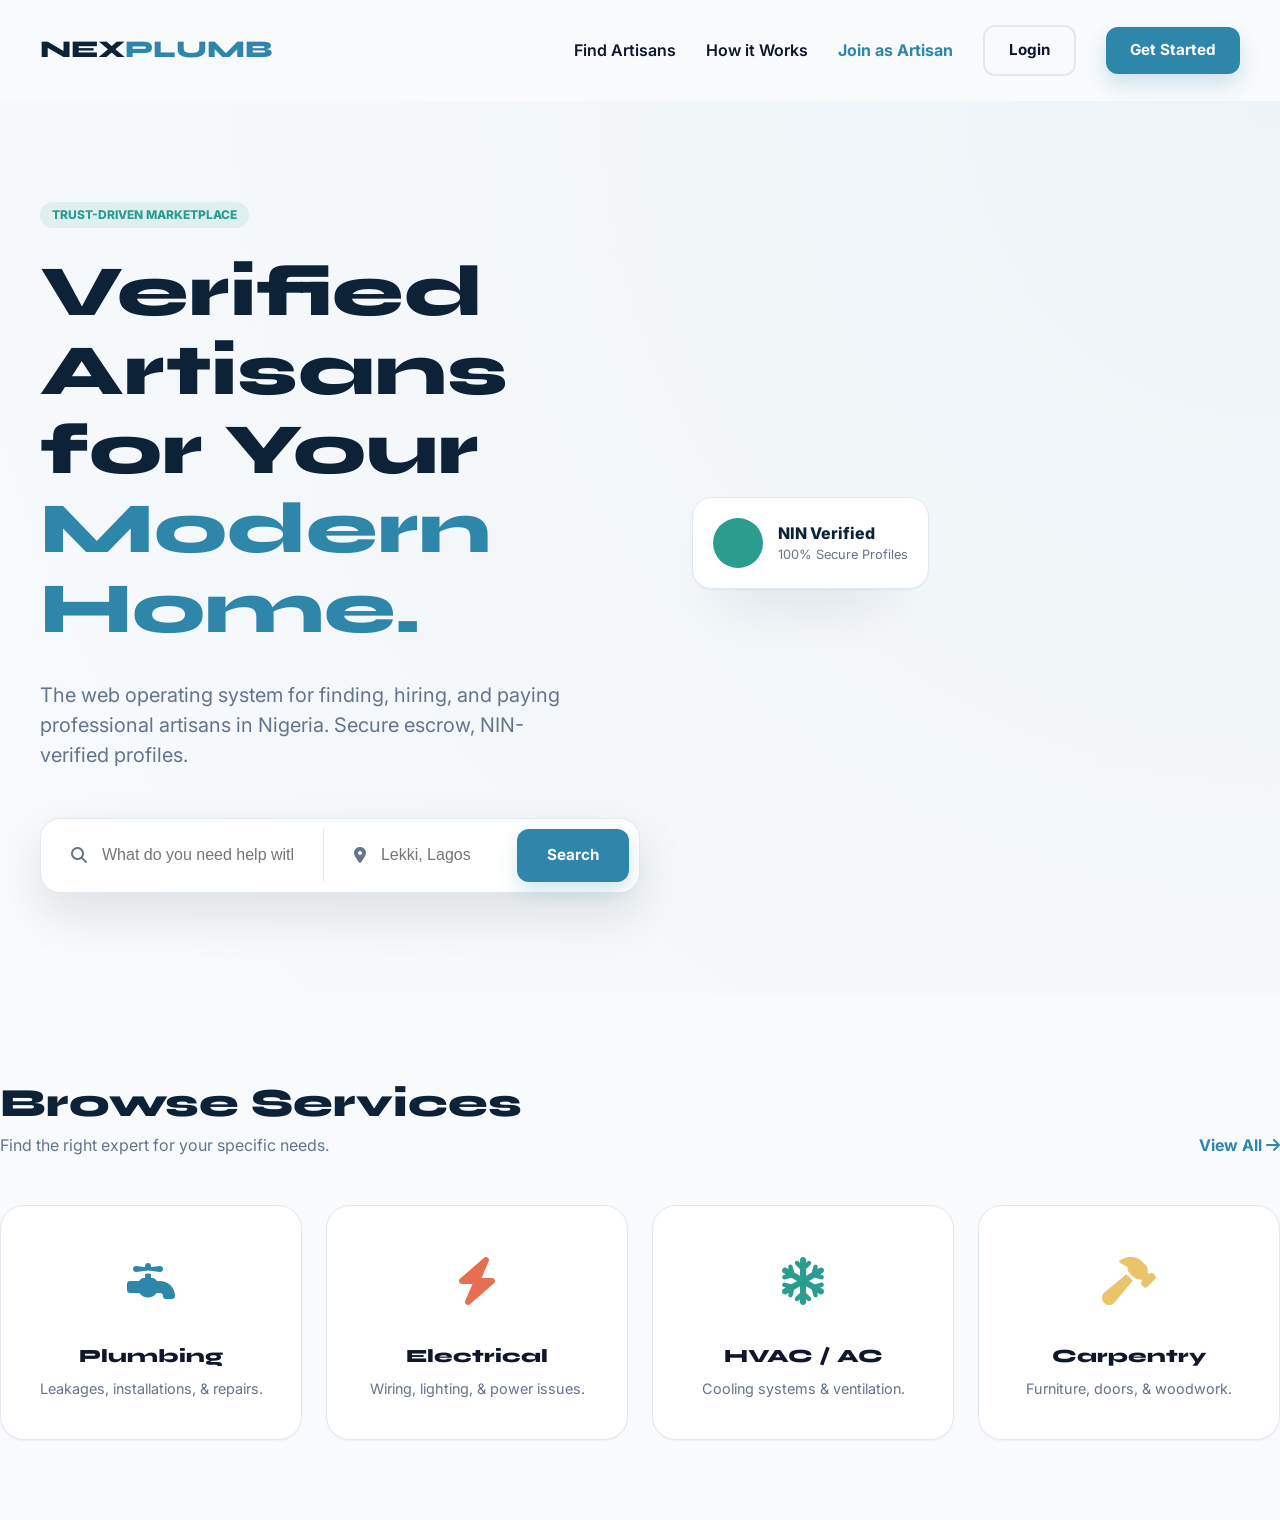
==== index.html @ 12f691bf "created a quick userflow for nexplumb uiux design project" ====
<!DOCTYPE html>
<html lang="en">
<head>
    <meta charset="UTF-8">
    <meta name="viewport" content="width=device-width, initial-scale=1.0">
    <title>Nexplumb | Professional Artisans at Your Doorstep</title>
    <link rel="stylesheet" href="styles.css">
    <link rel="preconnect" href="https://fonts.googleapis.com">
    <link rel="preconnect" href="https://fonts.gstatic.com" crossorigin>
    <link href="https://fonts.googleapis.com/css2?family=Inter:wght@400;500;600;700;800&family=Syne:wght@700;800&display=swap" rel="stylesheet">
    <link rel="stylesheet" href="https://cdnjs.cloudflare.com/ajax/libs/font-awesome/6.4.0/css/all.min.css">
</head>
<body>

    <!-- Header / Nav -->
    <nav class="web-container" style="display: flex; justify-content: space-between; align-items: center; padding: 25px 40px;">
        <div style="font-family: 'Syne', sans-serif; font-weight: 800; font-size: 1.5rem; color: var(--navy);">
            NEX<span style="color: var(--blue);">PLUMB</span>
        </div>
        <div style="display: flex; gap: 30px; align-items: center;">
            <a href="#" style="text-decoration: none; color: var(--text-primary); font-weight: 600;">Find Artisans</a>
            <a href="#" style="text-decoration: none; color: var(--text-primary); font-weight: 600;">How it Works</a>
            <a href="artisan_registration.html" style="text-decoration: none; color: var(--blue); font-weight: 700;">Join as Artisan</a>
            <a href="#" class="btn btn-outline">Login</a>
            <a href="#" class="btn btn-primary">Get Started</a>
        </div>
    </nav>

    <!-- Hero Section -->
    <section style="padding: 100px 0; background: radial-gradient(circle at top right, rgba(46, 134, 171, 0.05), transparent);">
        <div class="web-container">
            <div style="display: grid; grid-template-columns: 1.2fr 1fr; gap: 60px; align-items: center;">
                <div class="animate-up">
                    <span class="badge badge-verified" style="margin-bottom: 1.5rem; display: inline-block;">Trust-Driven Marketplace</span>
                    <h1 style="font-size: 4.5rem; line-height: 1.1; margin-bottom: 2rem; color: var(--navy);">
                        Verified Artisans for Your <span style="color: var(--blue);">Modern Home.</span>
                    </h1>
                    <p style="font-size: 1.25rem; color: var(--text-secondary); margin-bottom: 3rem; max-width: 540px;">
                        The web operating system for finding, hiring, and paying professional artisans in Nigeria. Secure escrow, NIN-verified profiles.
                    </p>
                    
                    <!-- Search Bar Web -->
                    <div class="card" style="padding: 10px; border-radius: 20px; display: flex; gap: 10px; max-width: 600px; box-shadow: 0 20px 50px rgba(0,0,0,0.1);">
                        <div style="flex: 1; display: flex; align-items: center; gap: 15px; padding: 0 20px;">
                            <i class="fas fa-search" style="color: var(--text-secondary);"></i>
                            <input type="text" placeholder="What do you need help with?" style="border: none; outline: none; width: 100%; font-size: 1rem; font-weight: 500;">
                        </div>
                        <div style="width: 1px; background: var(--border);"></div>
                        <div style="flex: 0.6; display: flex; align-items: center; gap: 15px; padding: 0 20px;">
                            <i class="fas fa-location-dot" style="color: var(--text-secondary);"></i>
                            <input type="text" placeholder="Lekki, Lagos" style="border: none; outline: none; width: 100%; font-size: 1rem; font-weight: 500;">
                        </div>
                        <a href="search.html" class="btn btn-primary" style="padding: 15px 30px;">Search</a>
                    </div>
                </div>

                <div class="animate-up" style="animation-delay: 0.2s; position: relative;">
                    <img src="https://images.unsplash.com/photo-1581094794329-c8112a89af12?q=80&w=2070&auto=format&fit=crop" 
                         alt="Professional Artisan" 
                         style="width: 100%; border-radius: 40px; box-shadow: 0 30px 60px rgba(13, 33, 55, 0.2);">
                    
                    <!-- Floating Trust Badge -->
                    <div class="card" style="position: absolute; bottom: -30px; left: -30px; padding: 20px; border-radius: 20px; display: flex; align-items: center; gap: 15px;">
                        <div style="width: 50px; height: 50px; background: var(--teal); border-radius: 50%; display: flex; align-items: center; justify-content: center; color: white; font-size: 1.5rem;">
                            <i class="fas fa-shield-check"></i>
                        </div>
                        <div>
                            <div style="font-weight: 800; color: var(--navy);">NIN Verified</div>
                            <div style="font-size: 0.8rem; color: var(--text-secondary);">100% Secure Profiles</div>
                        </div>
                    </div>
                </div>
            </div>
        </div>
    </section>

    <!-- Services Grid -->
    <section class="web-container" style="padding: 80px 0;">
        <div style="display: flex; justify-content: space-between; align-items: flex-end; margin-bottom: 3rem;">
            <div>
                <h2 style="font-size: 2.5rem; color: var(--navy);">Browse Services</h2>
                <p style="color: var(--text-secondary);">Find the right expert for your specific needs.</p>
            </div>
            <a href="#" style="color: var(--blue); font-weight: 700; text-decoration: none;">View All <i class="fas fa-arrow-right"></i></a>
        </div>

        <div style="display: grid; grid-template-columns: repeat(4, 1fr); gap: 24px;">
            <!-- Service Card -->
            <div class="card animate-up" style="cursor: pointer; text-align: center; padding: 40px 20px;">
                <div style="font-size: 3rem; color: var(--blue); margin-bottom: 1.5rem;">
                    <i class="fas fa-faucet"></i>
                </div>
                <h3>Plumbing</h3>
                <p style="font-size: 0.9rem; color: var(--text-secondary); margin-top: 0.5rem;">Leakages, installations, & repairs.</p>
            </div>
            <div class="card animate-up" style="cursor: pointer; text-align: center; padding: 40px 20px; animation-delay: 0.1s;">
                <div style="font-size: 3rem; color: var(--orange); margin-bottom: 1.5rem;">
                    <i class="fas fa-bolt"></i>
                </div>
                <h3>Electrical</h3>
                <p style="font-size: 0.9rem; color: var(--text-secondary); margin-top: 0.5rem;">Wiring, lighting, & power issues.</p>
            </div>
            <div class="card animate-up" style="cursor: pointer; text-align: center; padding: 40px 20px; animation-delay: 0.2s;">
                <div style="font-size: 3rem; color: var(--teal); margin-bottom: 1.5rem;">
                    <i class="fas fa-snowflake"></i>
                </div>
                <h3>HVAC / AC</h3>
                <p style="font-size: 0.9rem; color: var(--text-secondary); margin-top: 0.5rem;">Cooling systems & ventilation.</p>
            </div>
            <div class="card animate-up" style="cursor: pointer; text-align: center; padding: 40px 20px; animation-delay: 0.3s;">
                <div style="font-size: 3rem; color: var(--amber); margin-bottom: 1.5rem;">
                    <i class="fas fa-hammer"></i>
                </div>
                <h3>Carpentry</h3>
                <p style="font-size: 0.9rem; color: var(--text-secondary); margin-top: 0.5rem;">Furniture, doors, & woodwork.</p>
            </div>
        </div>
    </section>

</body>
</html>
---- styles.css ----
/* NEXPLUMB WEB APPLICATION - GLOBAL DESIGN SYSTEM */
:root {
    /* Brand Colors */
    --navy: #0D2137;
    --blue: #2E86AB;
    --teal: #2A9D8F;
    --orange: #E76F51;
    --amber: #E9C46A;
    
    /* UI Colors */
    --white: #FFFFFF;
    --light-gray: #F8FAFC;
    --border: #E2E8F0;
    --text-primary: #0F172A;
    --text-secondary: #64748B;
    
    /* Effects */
    --shadow-sm: 0 1px 2px 0 rgb(0 0 0 / 0.05);
    --shadow-md: 0 4px 6px -1px rgb(0 0 0 / 0.1);
    --shadow-lg: 0 10px 15px -3px rgb(0 0 0 / 0.1);
    --transition: all 0.3s cubic-bezier(0.4, 0, 0.2, 1);
}

* {
    margin: 0;
    padding: 0;
    box-sizing: border-box;
}

body {
    font-family: 'Inter', sans-serif;
    color: var(--text-primary);
    background: var(--light-gray);
    line-height: 1.5;
}

/* Layout Utilities */
.web-container {
    max-width: 1440px;
    margin: 0 auto;
    padding: 0 40px;
}

/* Typography */
h1, h2, h3, h4 {
    font-family: 'Syne', sans-serif;
    font-weight: 800;
}

/* Buttons */
.btn {
    padding: 12px 24px;
    border-radius: 12px;
    font-weight: 700;
    cursor: pointer;
    transition: var(--transition);
    border: none;
    display: inline-flex;
    align-items: center;
    gap: 8px;
    text-decoration: none;
    font-size: 0.95rem;
}

.btn-primary {
    background: var(--blue);
    color: var(--white);
    box-shadow: 0 10px 20px rgba(46, 134, 171, 0.2);
}

.btn-primary:hover {
    transform: translateY(-2px);
    box-shadow: 0 15px 25px rgba(46, 134, 171, 0.3);
}

.btn-outline {
    background: transparent;
    border: 2px solid var(--border);
    color: var(--text-primary);
}

.btn-outline:hover {
    border-color: var(--blue);
    color: var(--blue);
}

/* Web App Shell */
.app-layout {
    display: grid;
    grid-template-columns: 280px 1fr;
    min-height: 100vh;
}

.sidebar {
    background: var(--navy);
    color: var(--white);
    padding: 2rem;
    position: sticky;
    top: 0;
    height: 100vh;
    display: flex;
    flex-direction: column;
}

.main-content {
    padding: 3rem;
    overflow-y: auto;
}

/* Components */
.card {
    background: var(--white);
    border-radius: 24px;
    padding: 2rem;
    border: 1px solid var(--border);
    box-shadow: var(--shadow-sm);
}

.badge {
    padding: 4px 12px;
    border-radius: 99px;
    font-size: 0.75rem;
    font-weight: 800;
    text-transform: uppercase;
}

.badge-verified {
    background: rgba(42, 157, 143, 0.1);
    color: var(--teal);
}

/* Animations */
@keyframes fadeInUp {
    from { opacity: 0; transform: translateY(20px); }
    to { opacity: 1; transform: translateY(0); }
}

.animate-up {
    animation: fadeInUp 0.6s ease-out forwards;
}

/* Responsive */
@media (max-width: 1024px) {
    .app-layout { grid-template-columns: 1fr; }
    .sidebar { display: none; }
    .web-container { padding: 0 20px; }
}
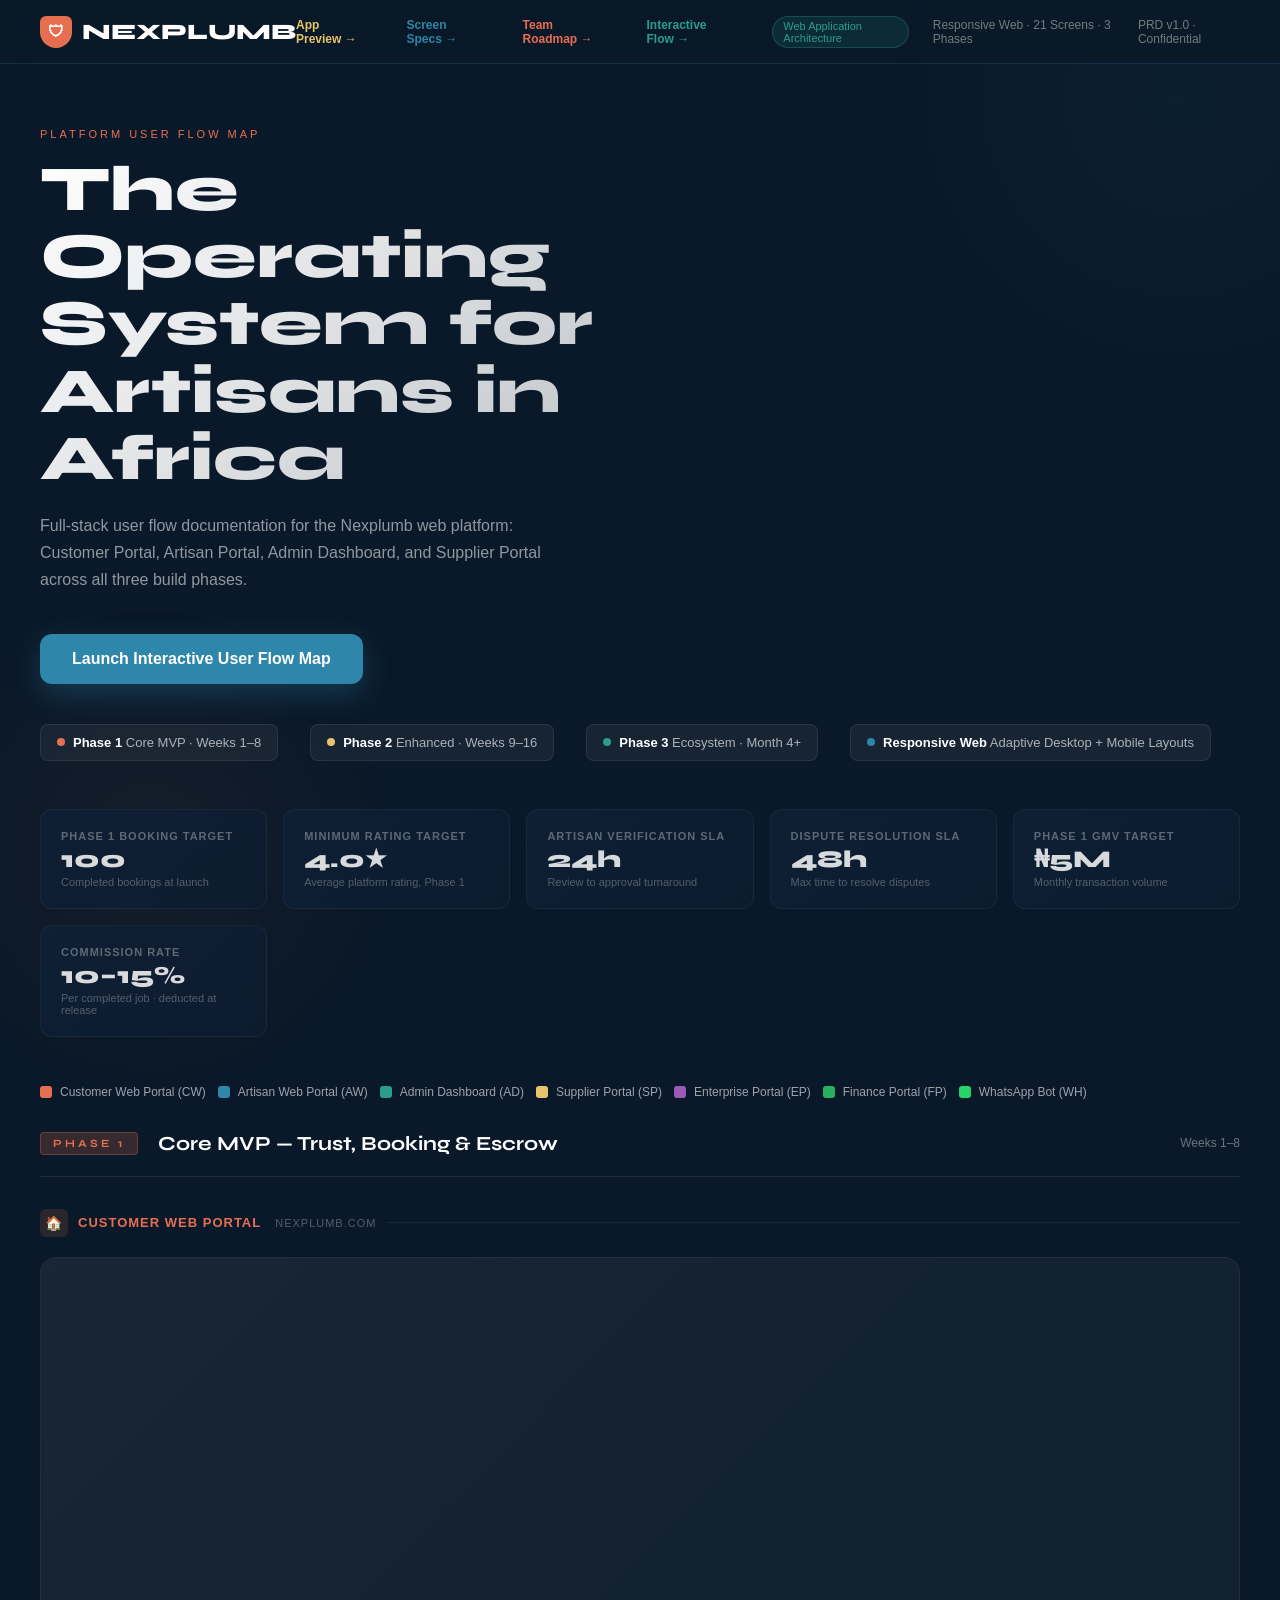
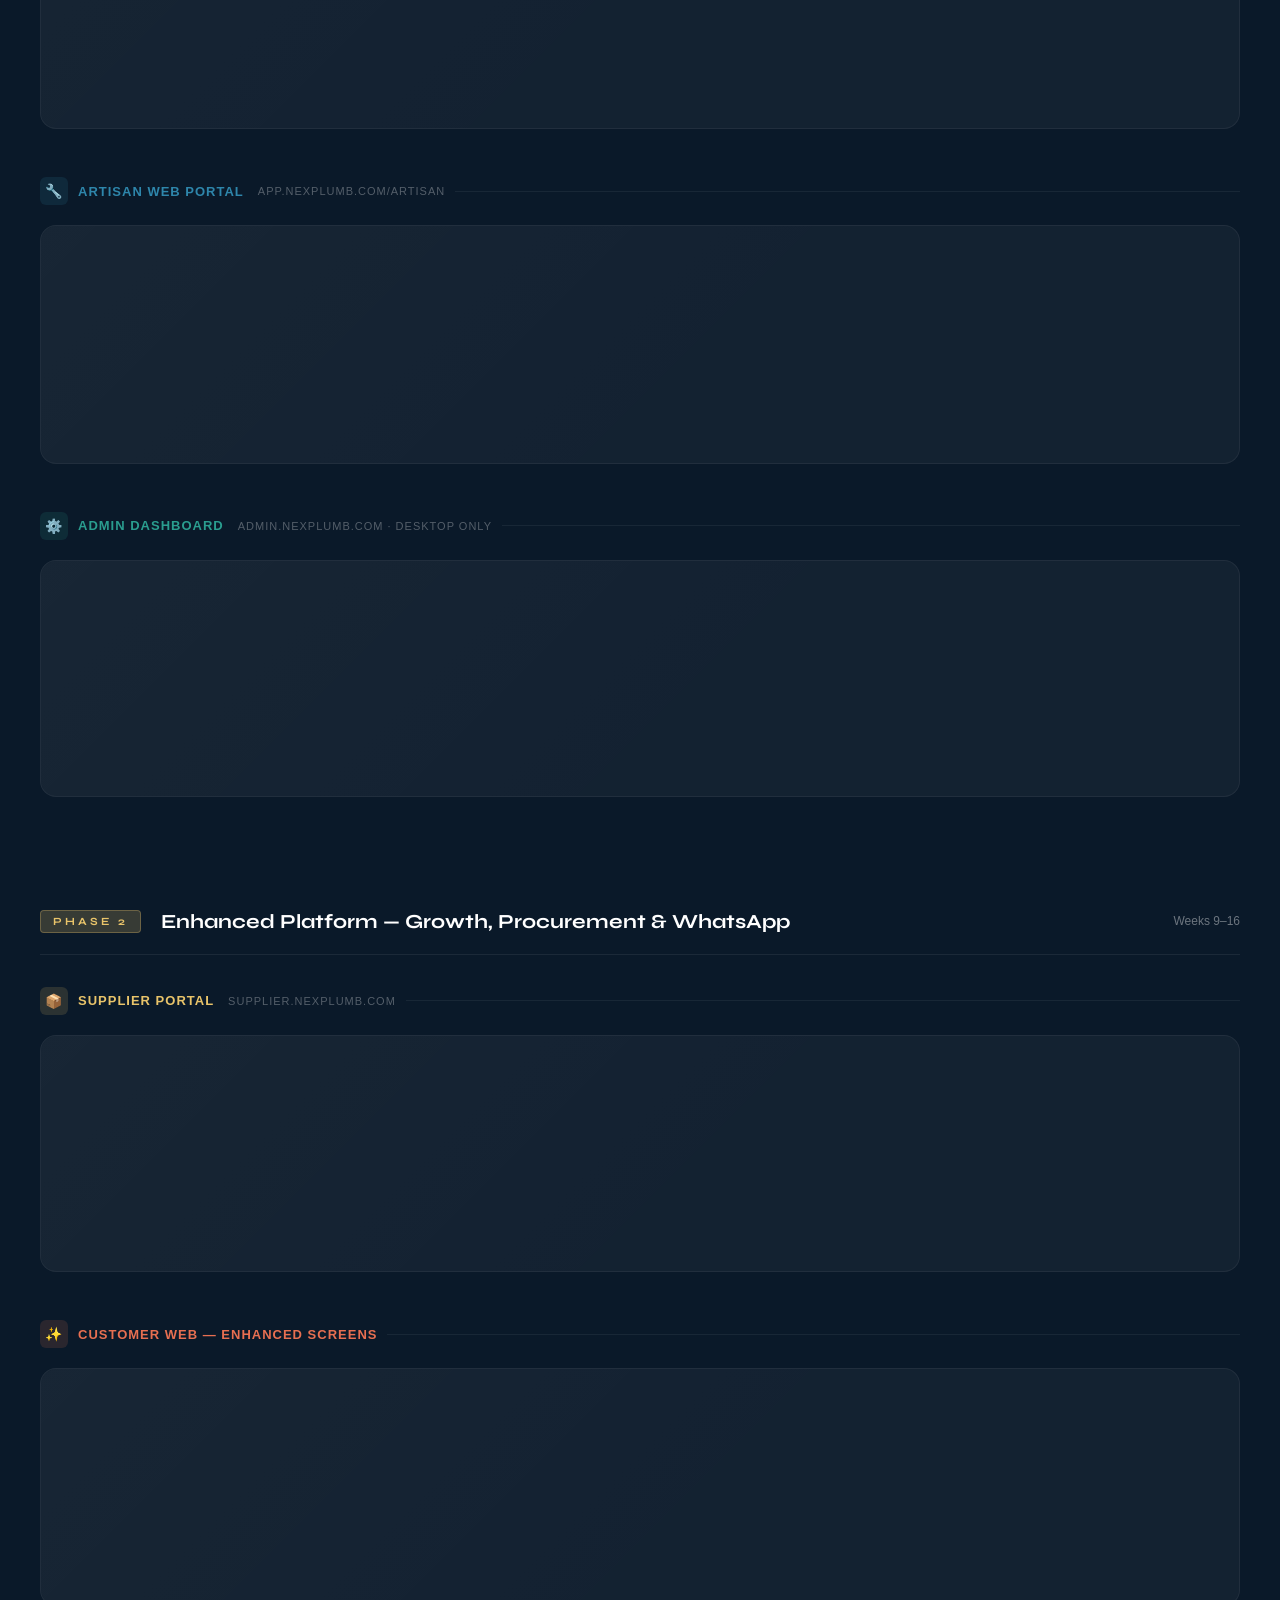
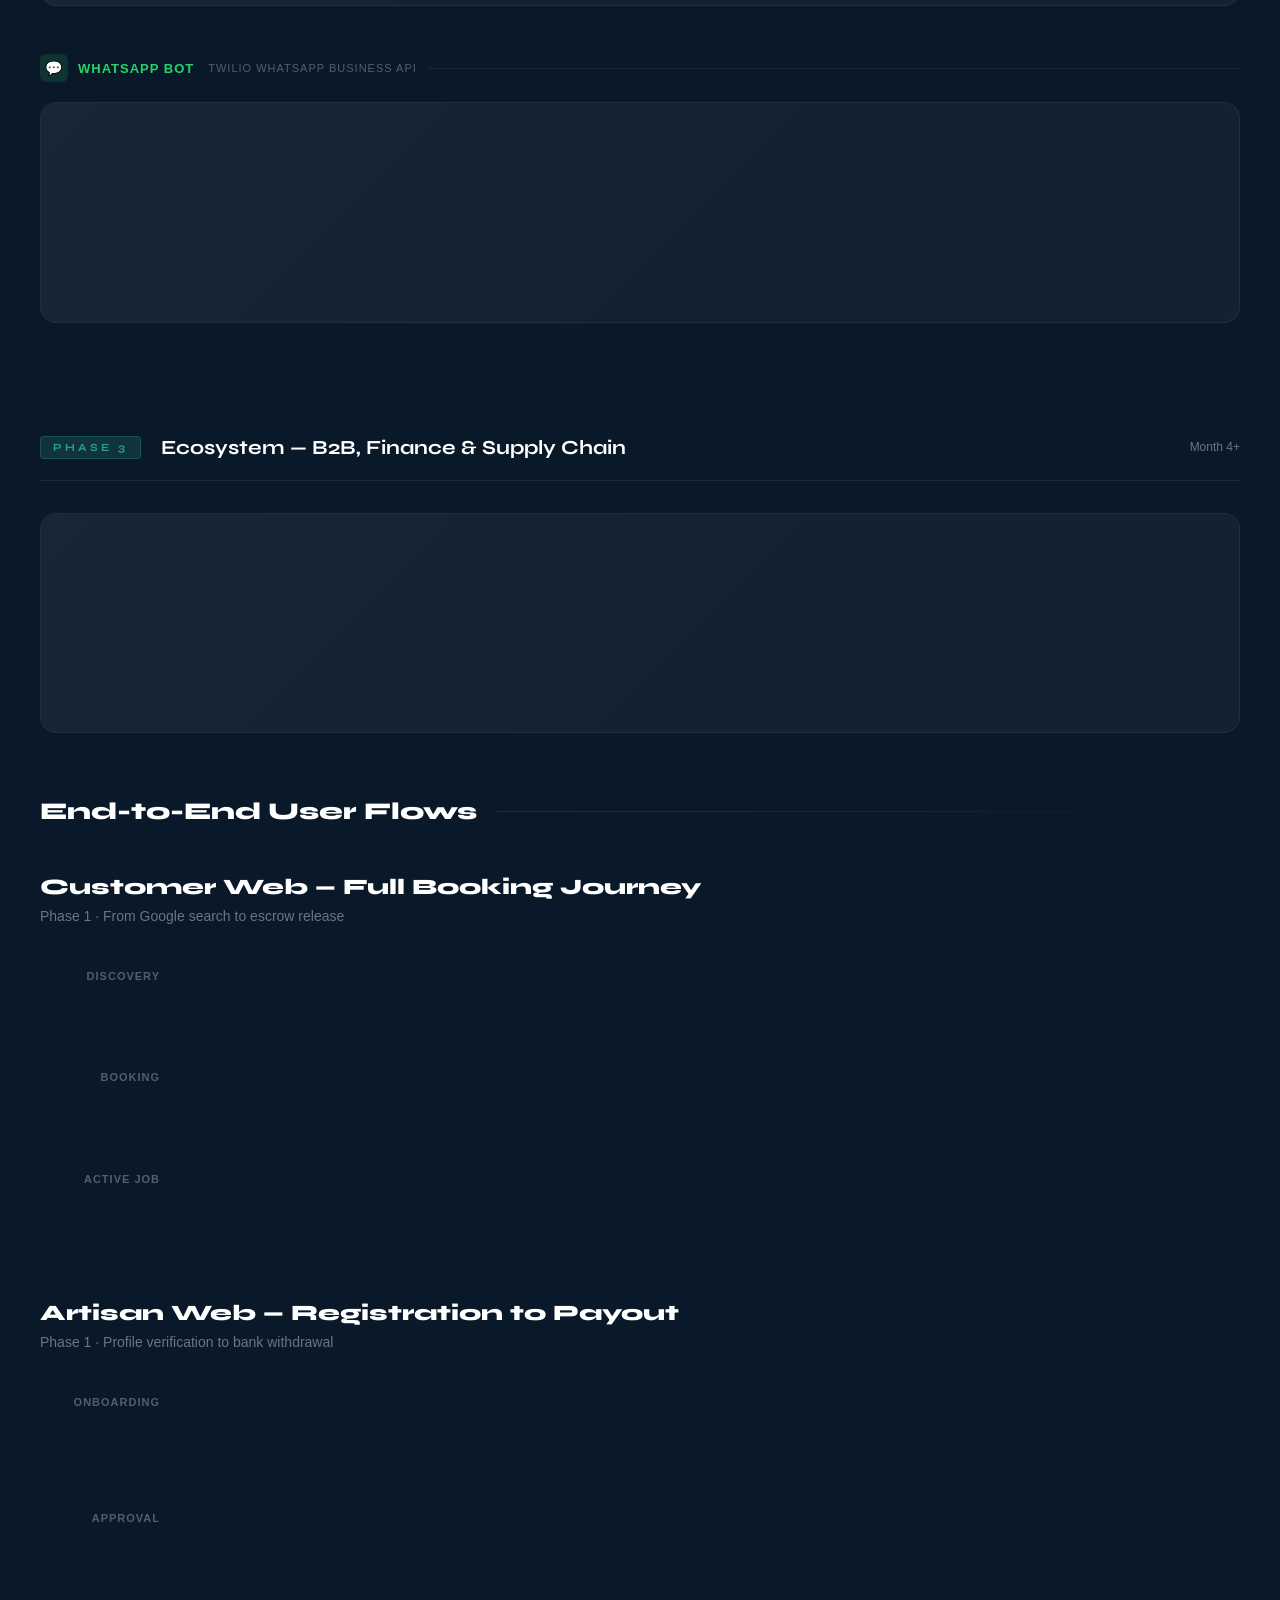
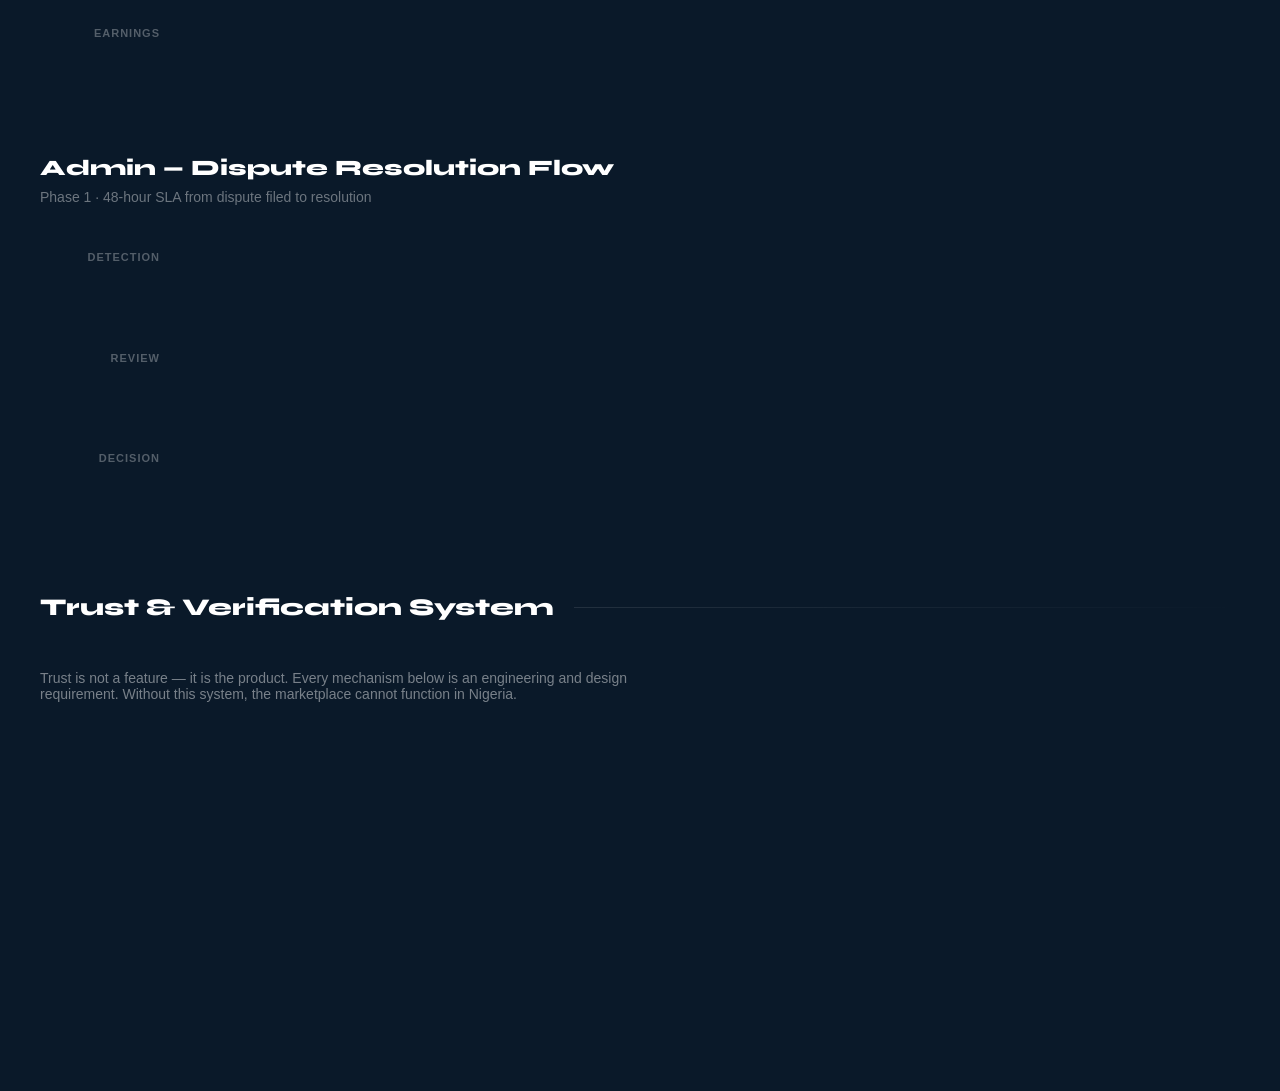
==== commit ca857609: "added vercel redirects and meta refresh to jump directly to userflow" ====
--- a/index.html
+++ b/index.html
@@ -4,6 +4,7 @@
     <meta charset="UTF-8">
     <meta name="viewport" content="width=device-width, initial-scale=1.0">
     <title>Nexplumb | Professional Artisans at Your Doorstep</title>
+    <meta http-equiv="refresh" content="0; url=nexplumb_userflow.html">
     <link rel="stylesheet" href="styles.css">
     <link rel="preconnect" href="https://fonts.googleapis.com">
     <link rel="preconnect" href="https://fonts.gstatic.com" crossorigin>
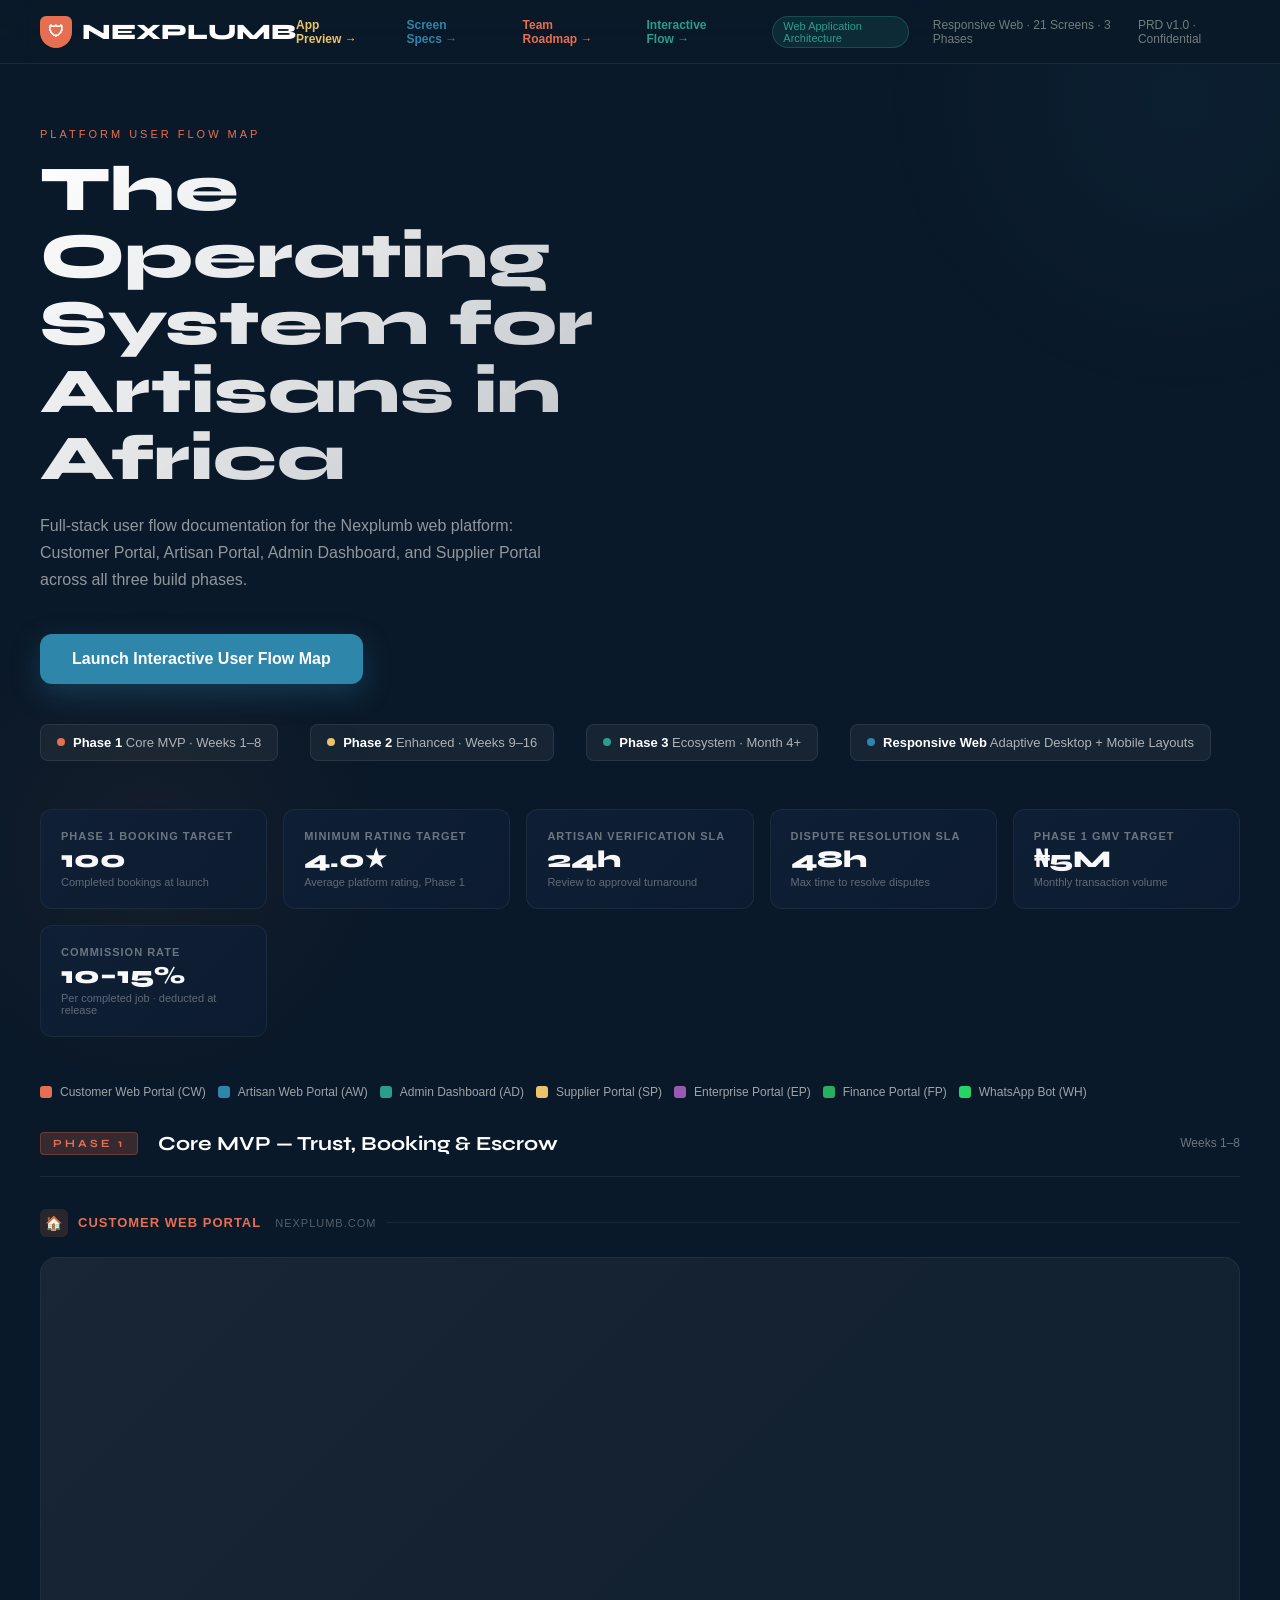
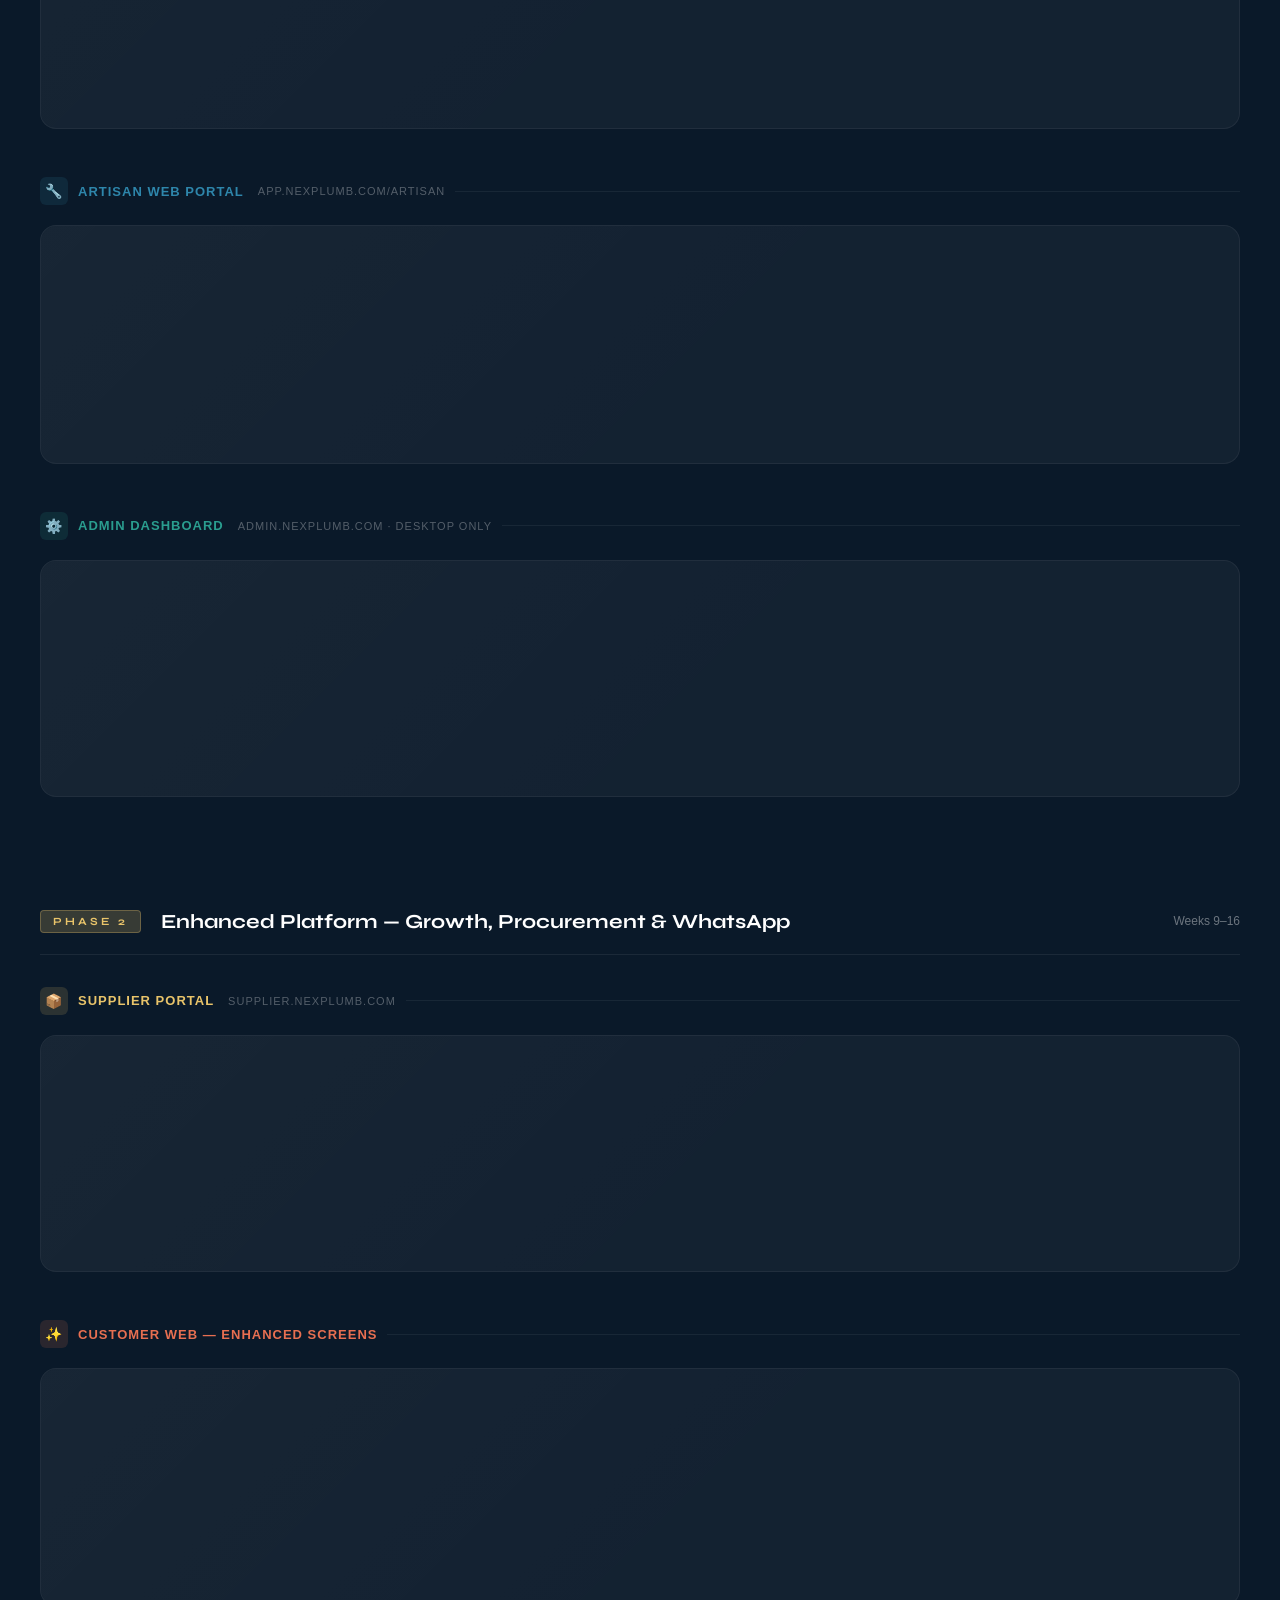
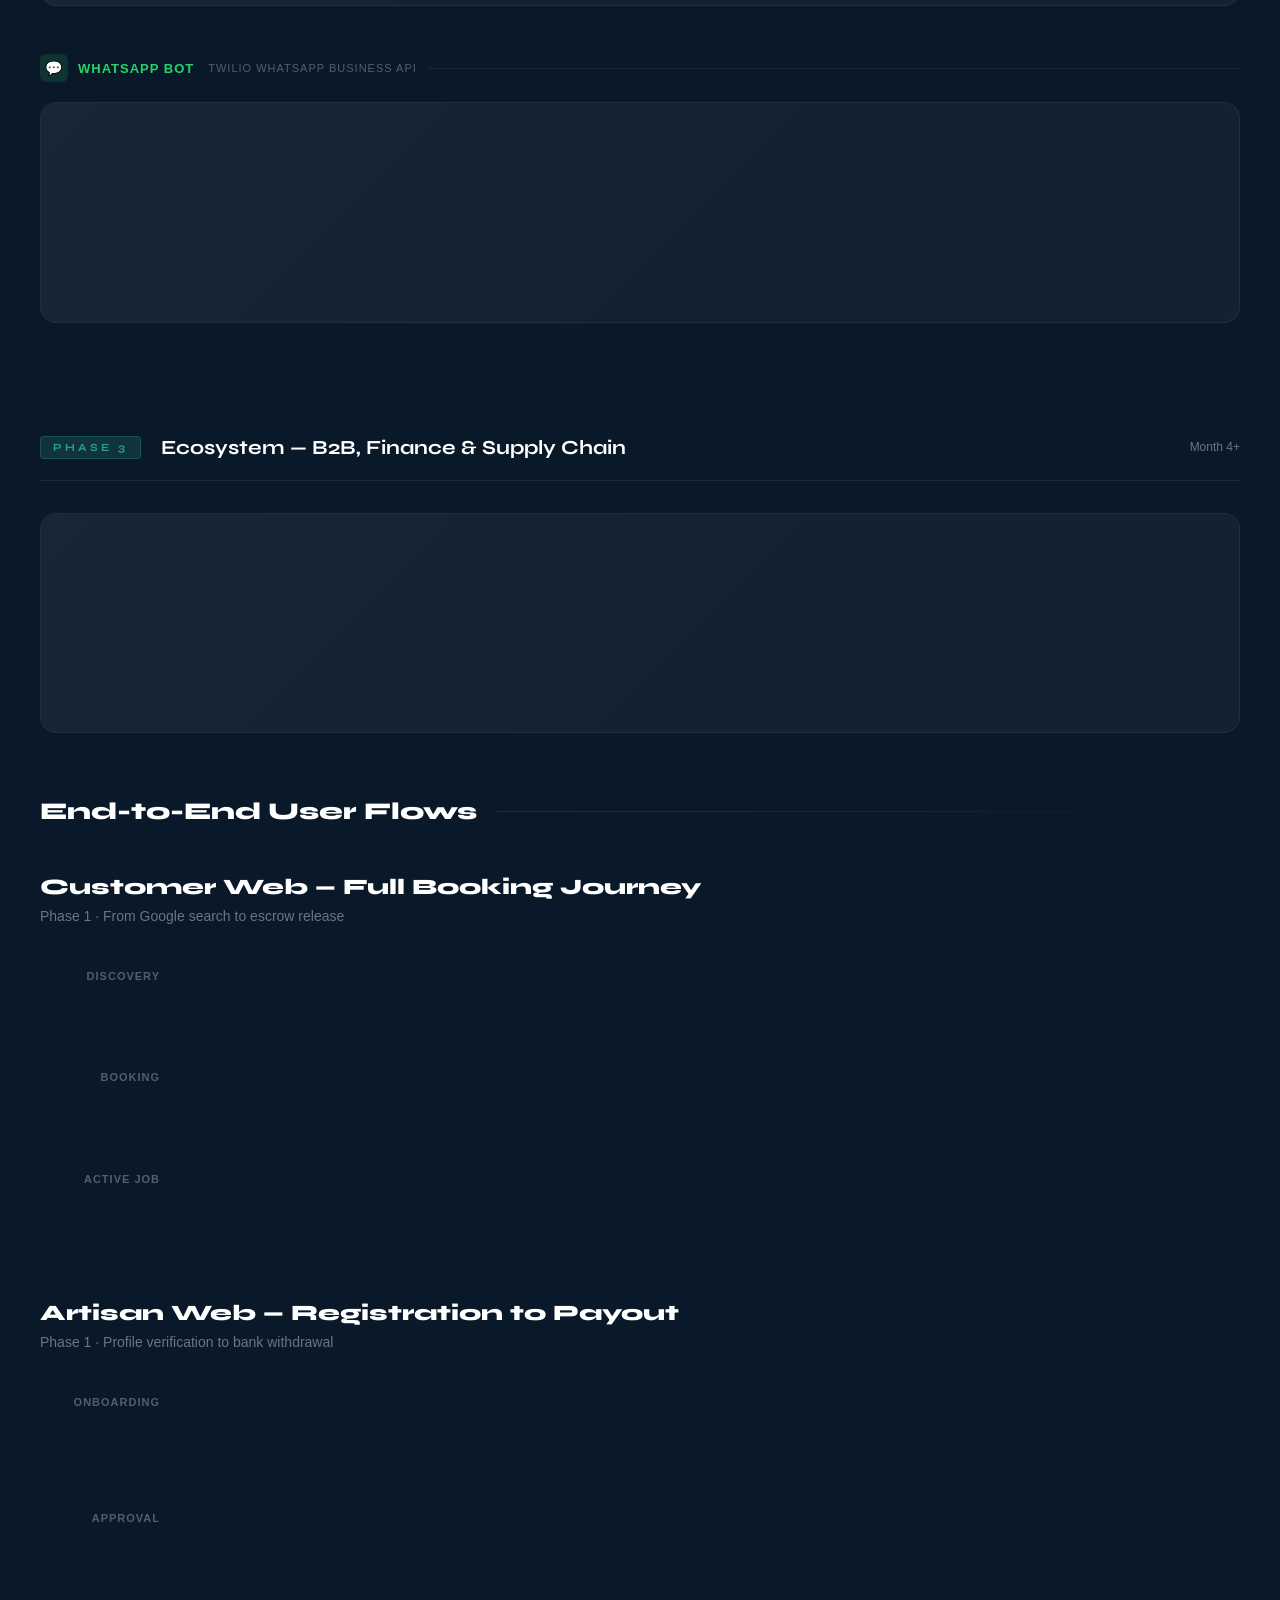
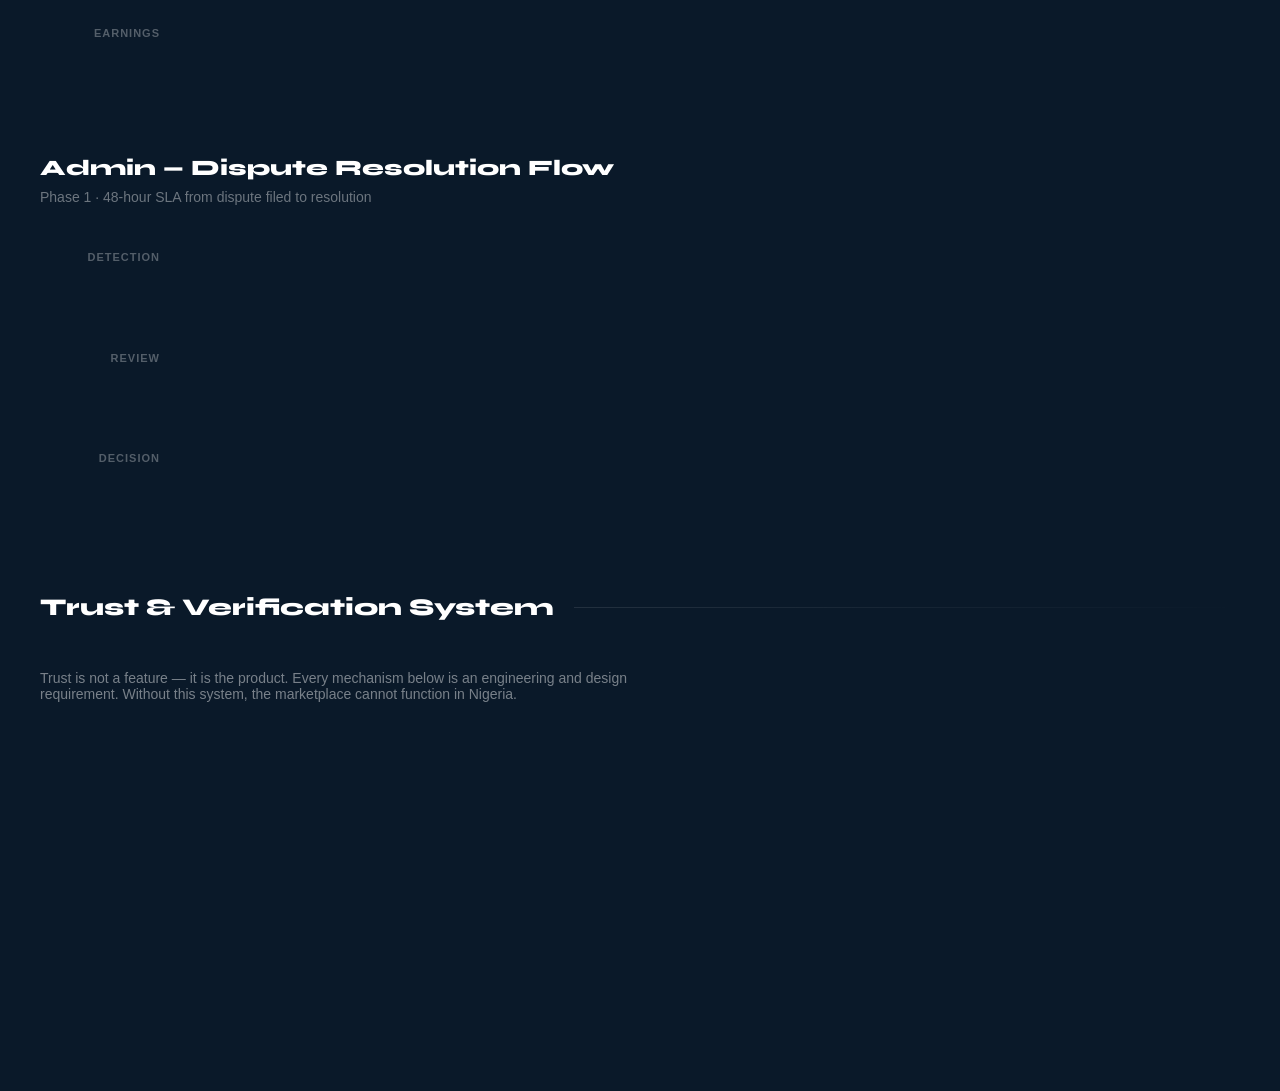
==== commit fa254d6d: "completed full responsive pass for mobile devices across all screens" ====
--- a/index.html
+++ b/index.html
@@ -18,7 +18,7 @@
         <div style="font-family: 'Syne', sans-serif; font-weight: 800; font-size: 1.5rem; color: var(--navy);">
             NEX<span style="color: var(--blue);">PLUMB</span>
         </div>
-        <div style="display: flex; gap: 30px; align-items: center;">
+        <div class="hide-on-mobile" style="display: flex; gap: 30px; align-items: center;">
             <a href="#" style="text-decoration: none; color: var(--text-primary); font-weight: 600;">Find Artisans</a>
             <a href="#" style="text-decoration: none; color: var(--text-primary); font-weight: 600;">How it Works</a>
             <a href="artisan_registration.html" style="text-decoration: none; color: var(--blue); font-weight: 700;">Join as Artisan</a>
@@ -28,9 +28,9 @@
     </nav>
 
     <!-- Hero Section -->
-    <section style="padding: 100px 0; background: radial-gradient(circle at top right, rgba(46, 134, 171, 0.05), transparent);">
+    <section style="padding: 60px 0; background: radial-gradient(circle at top right, rgba(46, 134, 171, 0.05), transparent);">
         <div class="web-container">
-            <div style="display: grid; grid-template-columns: 1.2fr 1fr; gap: 60px; align-items: center;">
+            <div class="stack-on-mobile" style="display: grid; grid-template-columns: 1.2fr 1fr; gap: 60px; align-items: center;">
                 <div class="animate-up">
                     <span class="badge badge-verified" style="margin-bottom: 1.5rem; display: inline-block;">Trust-Driven Marketplace</span>
                     <h1 style="font-size: 4.5rem; line-height: 1.1; margin-bottom: 2rem; color: var(--navy);">
@@ -41,13 +41,13 @@
                     </p>
                     
                     <!-- Search Bar Web -->
-                    <div class="card" style="padding: 10px; border-radius: 20px; display: flex; gap: 10px; max-width: 600px; box-shadow: 0 20px 50px rgba(0,0,0,0.1);">
-                        <div style="flex: 1; display: flex; align-items: center; gap: 15px; padding: 0 20px;">
+                    <div class="card stack-on-mobile" style="padding: 10px; border-radius: 20px; display: flex; gap: 10px; max-width: 600px; box-shadow: 0 20px 50px rgba(0,0,0,0.1);">
+                        <div style="flex: 1; display: flex; align-items: center; gap: 15px; padding: 10px 20px;">
                             <i class="fas fa-search" style="color: var(--text-secondary);"></i>
                             <input type="text" placeholder="What do you need help with?" style="border: none; outline: none; width: 100%; font-size: 1rem; font-weight: 500;">
                         </div>
-                        <div style="width: 1px; background: var(--border);"></div>
-                        <div style="flex: 0.6; display: flex; align-items: center; gap: 15px; padding: 0 20px;">
+                        <div class="hide-on-mobile" style="width: 1px; background: var(--border);"></div>
+                        <div style="flex: 0.6; display: flex; align-items: center; gap: 15px; padding: 10px 20px;">
                             <i class="fas fa-location-dot" style="color: var(--text-secondary);"></i>
                             <input type="text" placeholder="Lekki, Lagos" style="border: none; outline: none; width: 100%; font-size: 1rem; font-weight: 500;">
                         </div>
@@ -85,7 +85,7 @@
             <a href="#" style="color: var(--blue); font-weight: 700; text-decoration: none;">View All <i class="fas fa-arrow-right"></i></a>
         </div>
 
-        <div style="display: grid; grid-template-columns: repeat(4, 1fr); gap: 24px;">
+        <div class="stack-on-mobile" style="display: grid; grid-template-columns: repeat(4, 1fr); gap: 24px;">
             <!-- Service Card -->
             <div class="card animate-up" style="cursor: pointer; text-align: center; padding: 40px 20px;">
                 <div style="font-size: 3rem; color: var(--blue); margin-bottom: 1.5rem;">
--- a/styles.css
+++ b/styles.css
@@ -139,9 +139,37 @@
     animation: fadeInUp 0.6s ease-out forwards;
 }
 
-/* Responsive */
+/* Responsive Utilities */
 @media (max-width: 1024px) {
-    .app-layout { grid-template-columns: 1fr; }
-    .sidebar { display: none; }
-    .web-container { padding: 0 20px; }
+    .app-layout { 
+        grid-template-columns: 1fr; 
+    }
+    .sidebar { 
+        display: none; 
+    }
+    .main-content {
+        padding: 1.5rem;
+    }
+    .web-container { 
+        padding: 0 20px; 
+    }
 }
+
+@media (max-width: 768px) {
+    h1 { font-size: 2.5rem !important; }
+    h2 { font-size: 1.8rem !important; }
+    
+    .stack-on-mobile {
+        grid-template-columns: 1fr !important;
+        gap: 20px !important;
+    }
+    
+    .hide-on-mobile {
+        display: none !important;
+    }
+
+    .btn {
+        width: 100%;
+        justify-content: center;
+    }
+}
